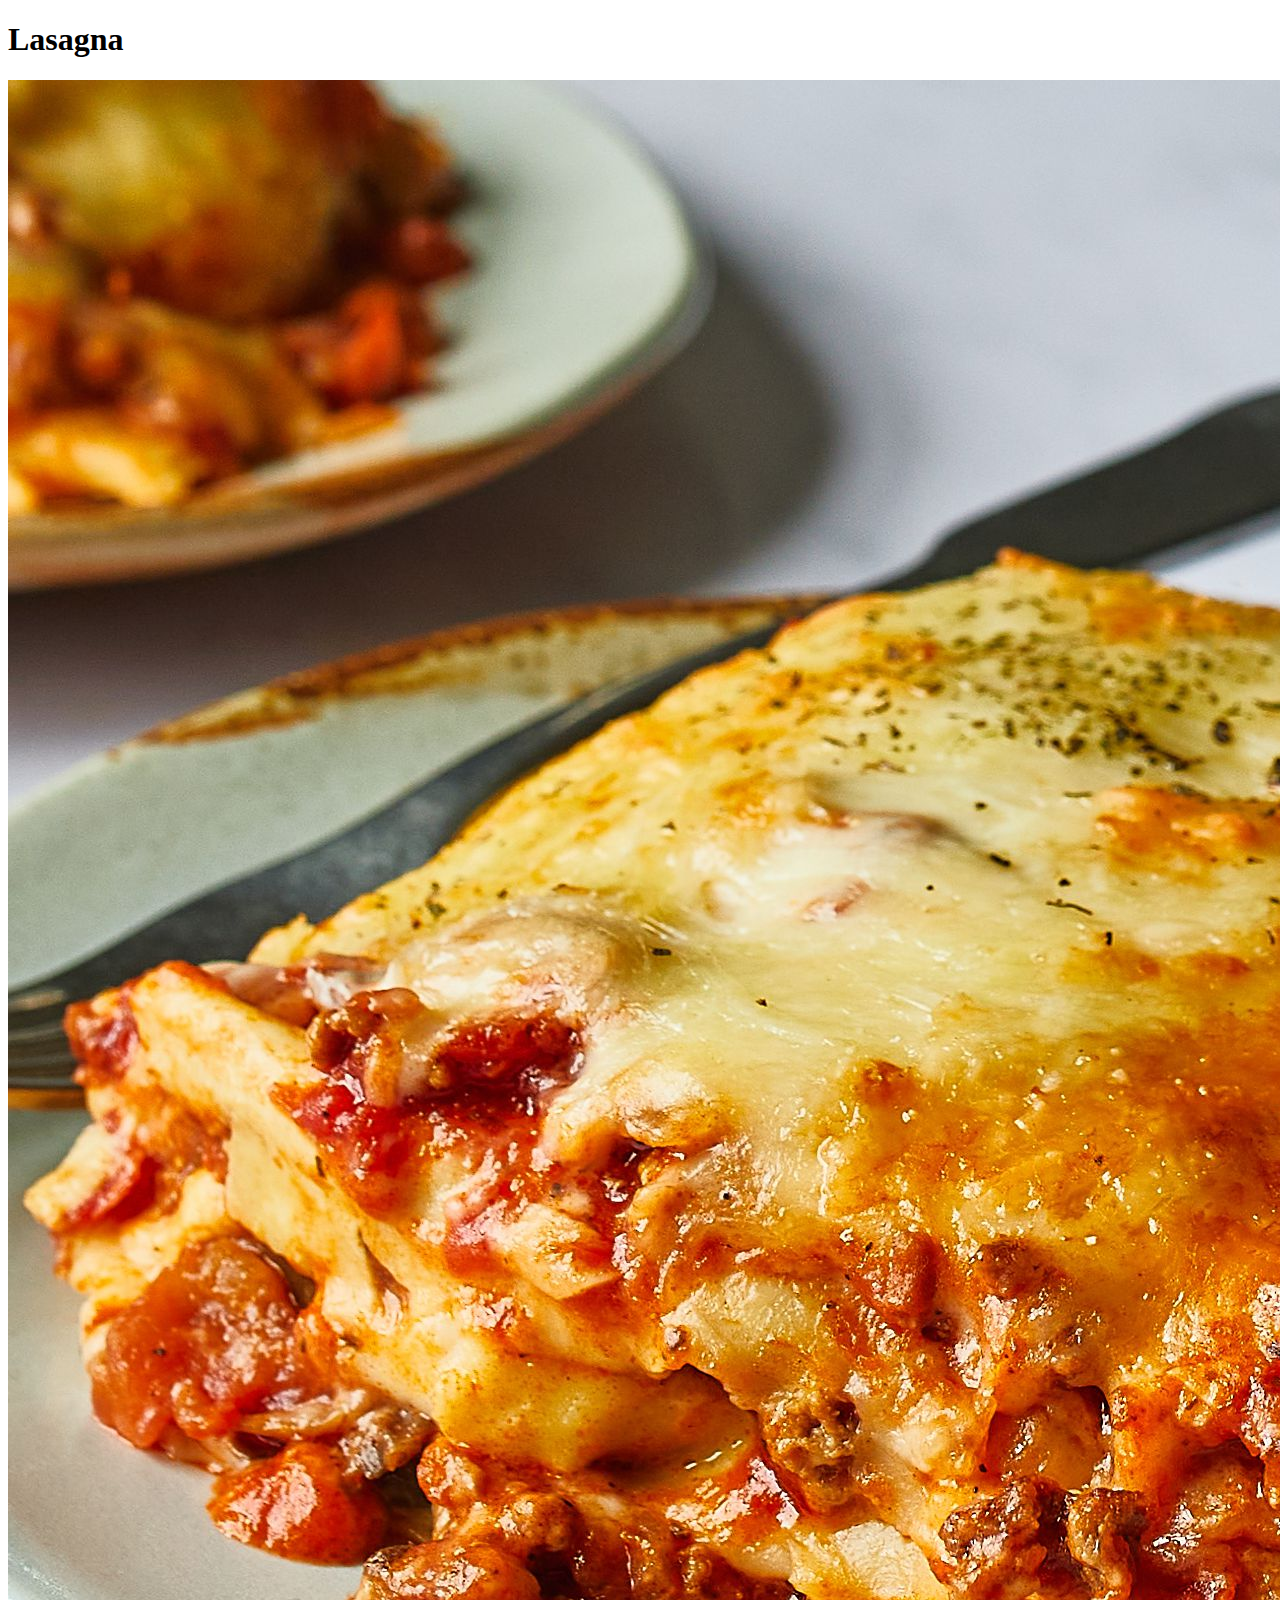
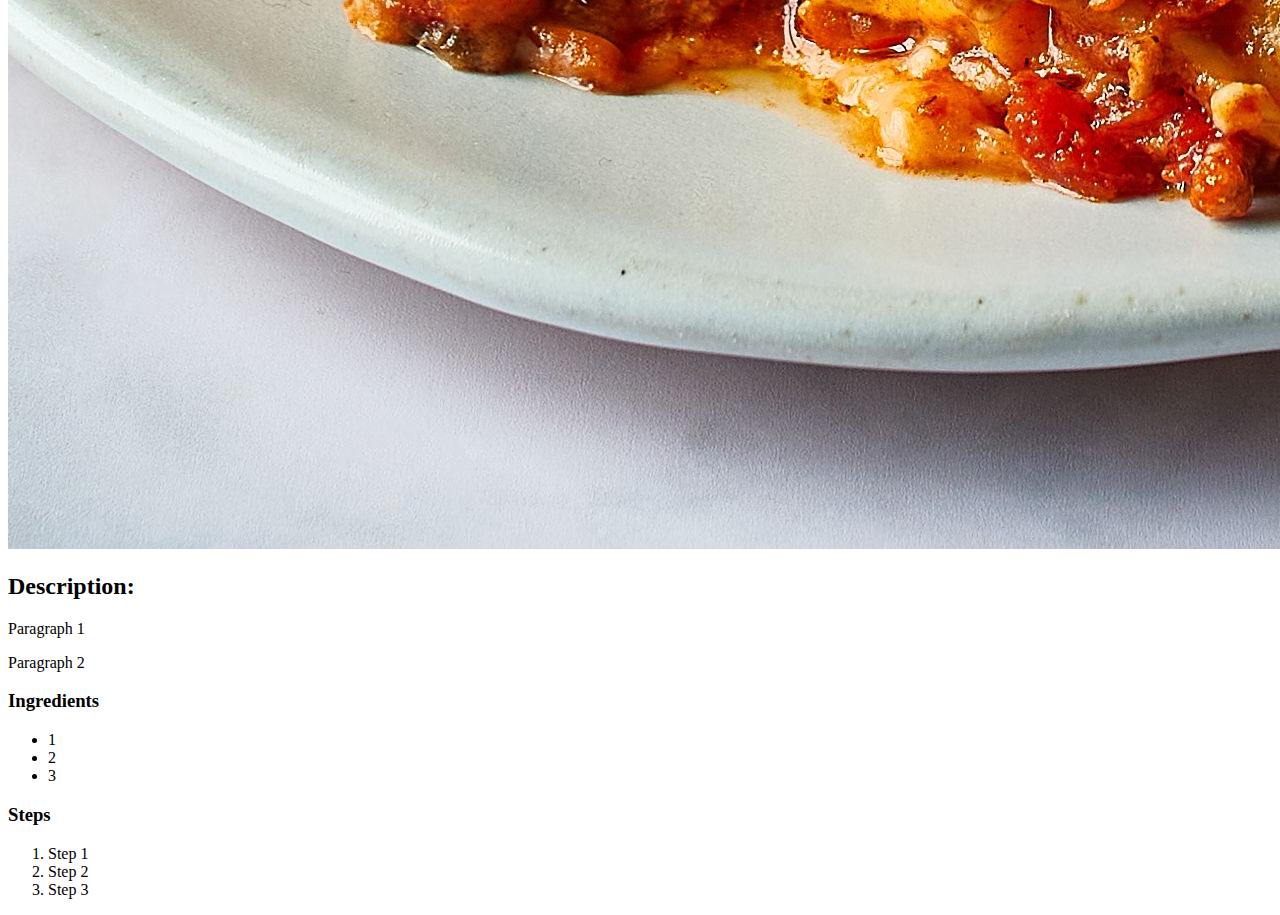
==== recipes/lasagna.html @ 20c84458 "First push for test website built from scratch." ====
<!DOCTYPE html>
<html lang="en">

    <head>

        <meta charset="UTF-8">
        <title>lasagna</title>

    </head>

    <body>

        <h1>Lasagna</h1>
        <img src="../images/lasagna.jpg" alt="An image of spicy lasagna.">
        <h2>Description:</h2>
        <p>Paragraph 1</p>
        <p>Paragraph 2</p>

        <h3>Ingredients</h3>
        <ul>
            <li>1</li>
            <li>2</li>
            <li>3</li>
        </ul>

        <h3>Steps</h3>
        <ol>
            <li>Step 1</li>
            <li>Step 2</li>
            <li>Step 3</li>
        </ol>







    </body>




</html>
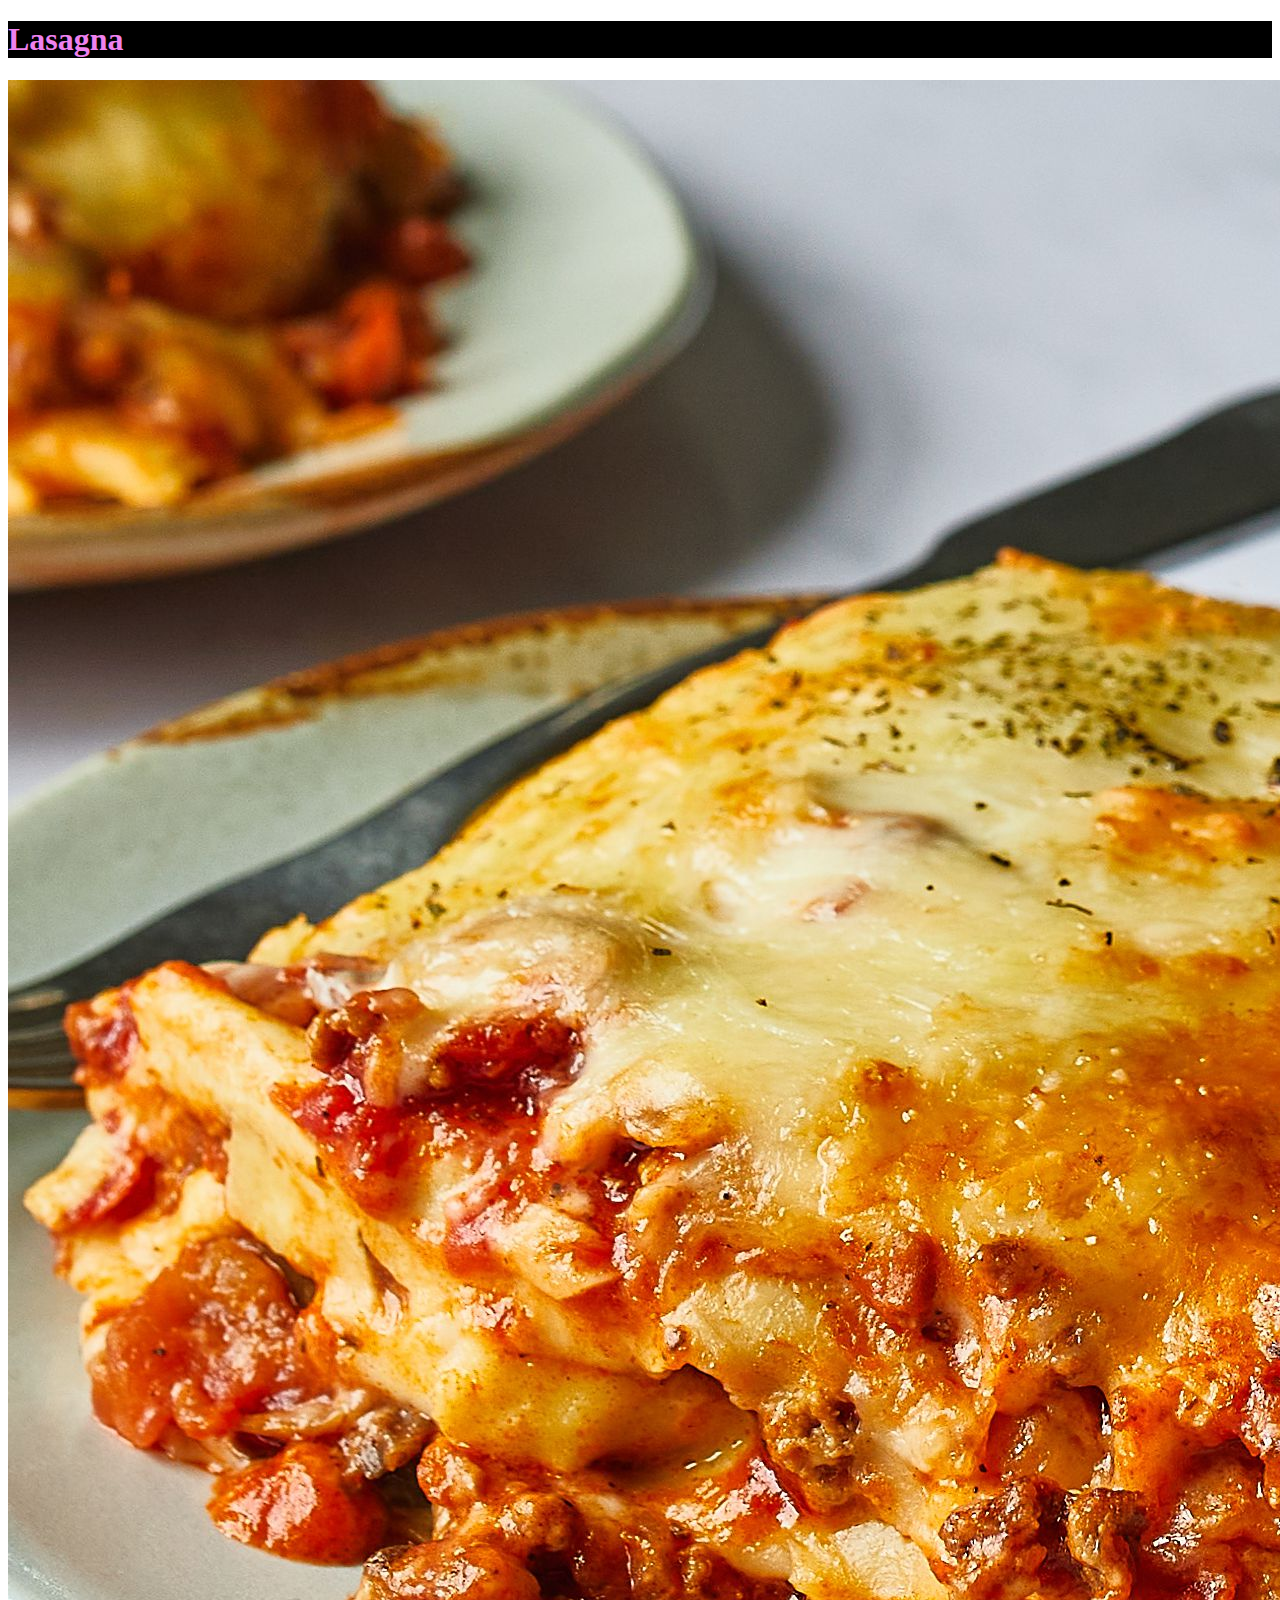
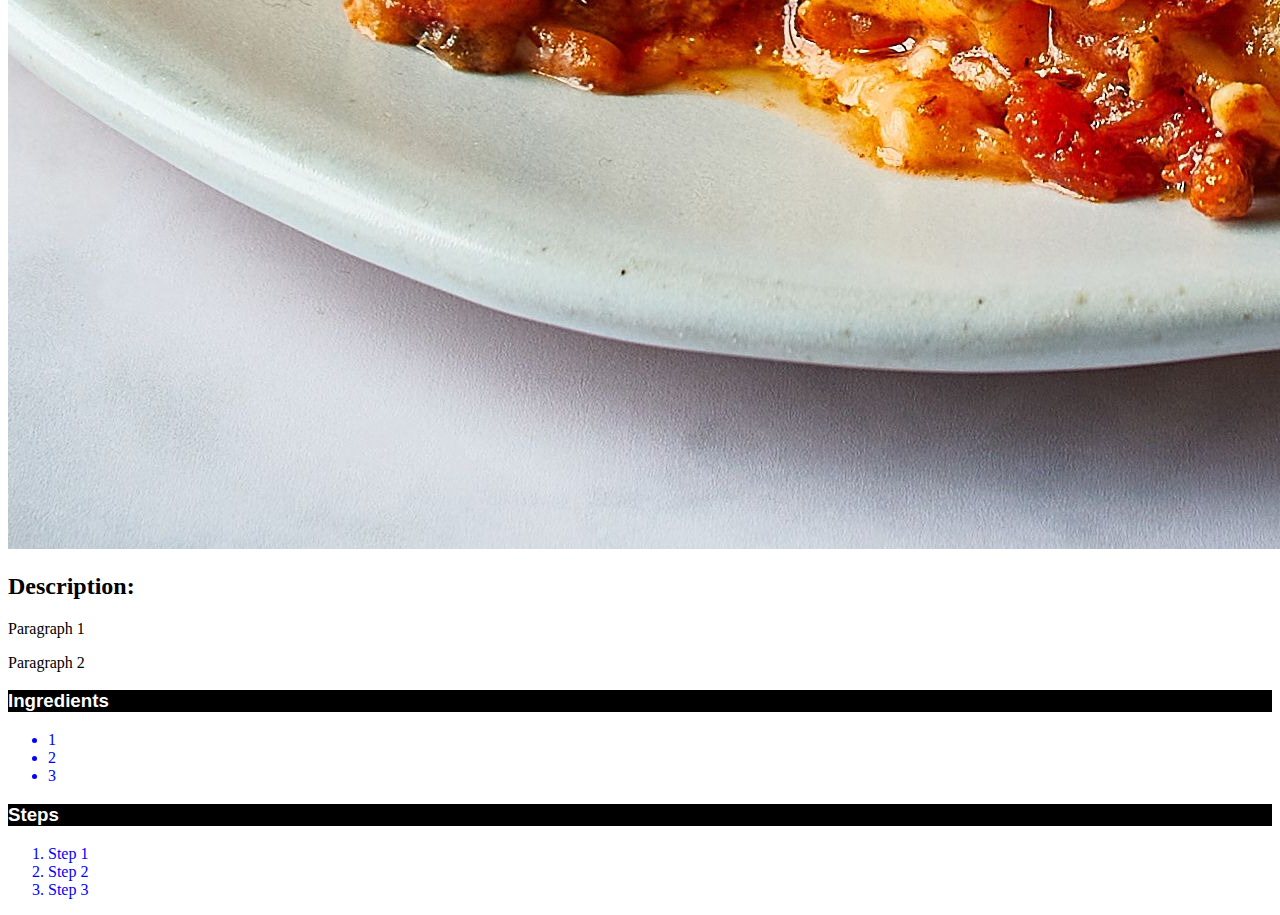
==== commit f33fb1eb: "Added .css to do some basic styling." ====
--- a/recipes/lasagna.html
+++ b/recipes/lasagna.html
@@ -5,7 +5,7 @@
 
         <meta charset="UTF-8">
         <title>lasagna</title>
-
+        <link rel="stylesheet" href="../styles.css"
     </head>
 
     <body>
@@ -16,14 +16,14 @@
         <p>Paragraph 1</p>
         <p>Paragraph 2</p>
 
-        <h3>Ingredients</h3>
+        <h3 class="headerz">Ingredients</h3>
         <ul>
             <li>1</li>
             <li>2</li>
             <li>3</li>
         </ul>
 
-        <h3>Steps</h3>
+        <h3 class="headerz">Steps</h3>
         <ol>
             <li>Step 1</li>
             <li>Step 2</li>
--- a/styles.css
+++ b/styles.css
@@ -0,0 +1,26 @@
+h1 {
+    background-color: black;
+    color: violet;
+}
+
+.recipe {
+    background-color: beige;
+    font-size: 20px;
+    font-family: Courier, serif, 'Times New Roman', Times;
+    color: aquamarine;
+}
+
+.headerz {
+    background-color: black;
+    color: white;
+    font-family: 'Franklin Gothic Medium', 'Arial Narrow', Arial, sans-serif;
+}
+
+li {
+    color: blue;
+}
+
+p a {
+    font-size: 16px;
+    font-family: 'Trebuchet MS', 'Lucida Sans Unicode', 'Lucida Grande', 'Lucida Sans', Arial, sans-serif;
+}